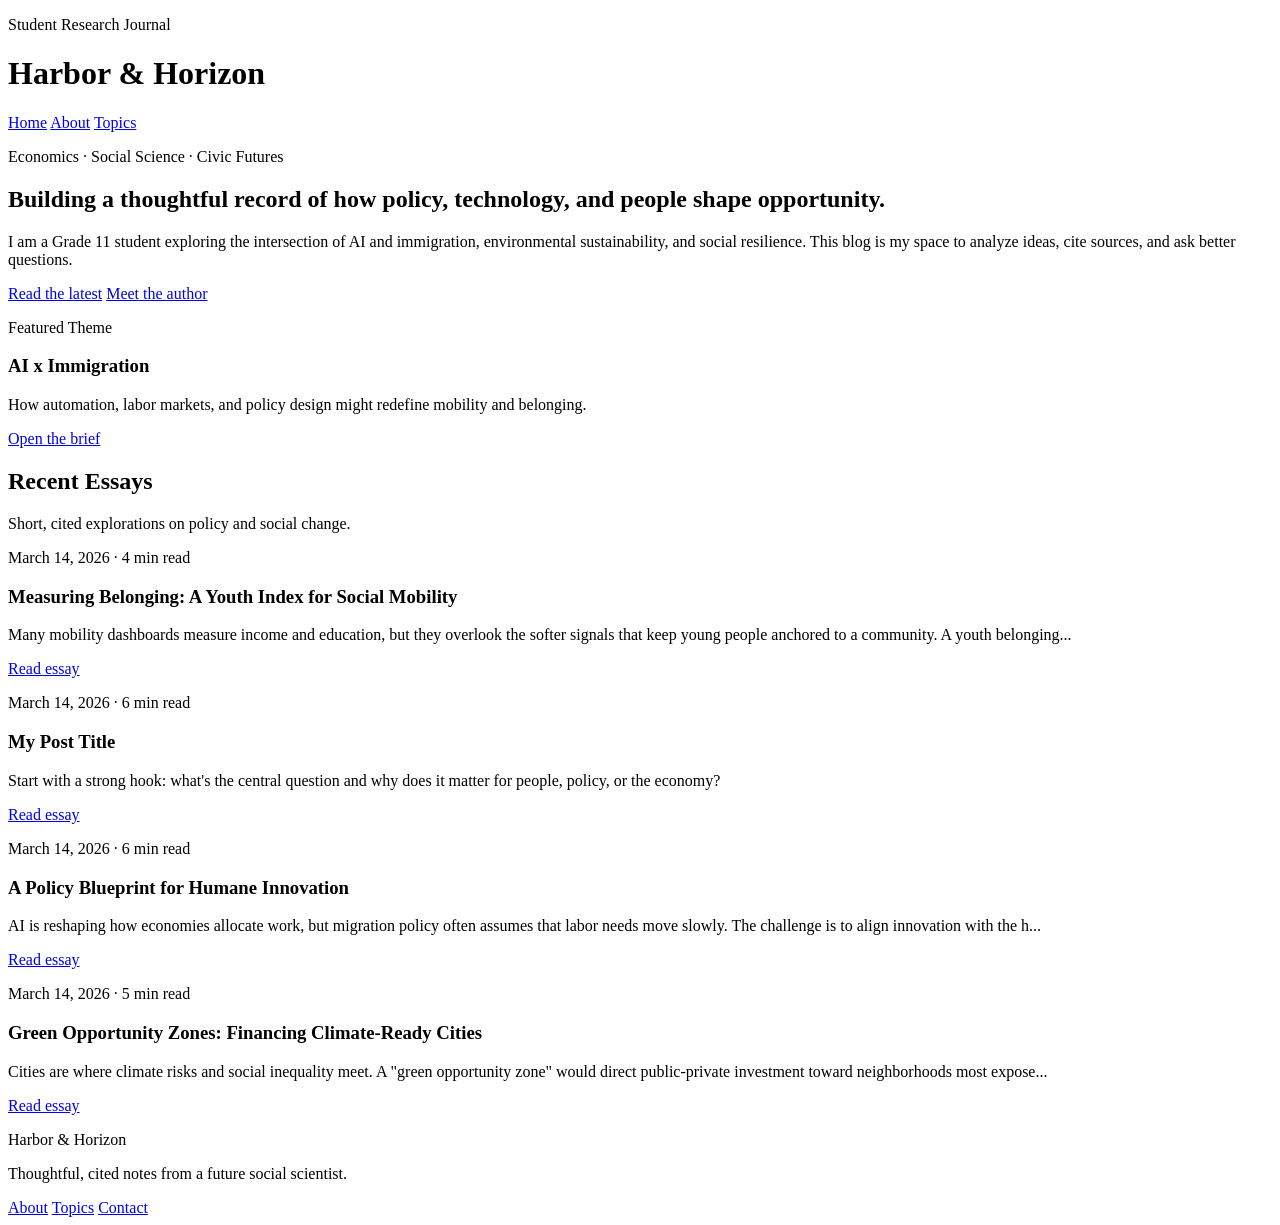
==== index.html @ e8ee431b "Fix CSS paths for GitHub Pages" ====
<!doctype html>
<html lang="en">
  <head>
    <meta charset="utf-8" />
    <meta name="viewport" content="width=device-width, initial-scale=1" />
    <title>Harbor & Horizon | Notes on Economics, Society, and the Future</title>
    <meta
      name="description"
      content="A student-led blog exploring economics, social science, AI x immigration, and environmental sustainability."
    />
    <link rel="stylesheet" href="/blog/styles.css" />
  </head>
  <body>
    <header class="site-header">
      <div class="wrap">
        <div class="brand">
          <span class="crest" aria-hidden="true"></span>
          <div>
            <p class="kicker">Student Research Journal</p>
            <h1 class="site-title">Harbor & Horizon</h1>
          </div>
        </div>
        <nav class="nav">
          <a href="index.html" class="active">Home</a>
          <a href="about.html">About</a>
          <a href="topics.html">Topics</a>
        </nav>
      </div>
    </header>

    <main>
      <section class="hero">
        <div class="wrap">
          <div class="hero-grid">
            <div>
              <p class="eyebrow">Economics &middot; Social Science &middot; Civic Futures</p>
              <h2 class="hero-title">
                Building a thoughtful record of how policy, technology, and people
                shape opportunity.
              </h2>
              <p class="hero-subtitle">
                I am a Grade 11 student exploring the intersection of AI and
                immigration, environmental sustainability, and social resilience.
                This blog is my space to analyze ideas, cite sources, and ask better
                questions.
              </p>
              <div class="hero-actions">
                <a class="button primary" href="posts/ai-immigration.html">Read the latest</a>
                <a class="button ghost" href="about.html">Meet the author</a>
              </div>
            </div>
            <div class="hero-card">
              <p class="card-label">Featured Theme</p>
              <h3>AI x Immigration</h3>
              <p>
                How automation, labor markets, and policy design might redefine
                mobility and belonging.
              </p>
              <a href="posts/ai-immigration.html" class="card-link">Open the brief</a>
            </div>
          </div>
        </div>
      </section>

      <section class="section">
        <div class="wrap">
          <div class="section-header">
            <h2>Recent Essays</h2>
            <p>Short, cited explorations on policy and social change.</p>
          </div>
          <div class="post-grid" id="post-grid">
            <!-- POSTS:START -->
            <article class="post-card">
              <p class="post-meta">March 14, 2026 &middot; 4 min read</p>
              <h3>Measuring Belonging: A Youth Index for Social Mobility</h3>
              <p>
                Many mobility dashboards measure income and education, but they overlook the softer signals that keep young people anchored to a community. A youth belonging...
              </p>
              <a class="card-link" href="posts/measuring-belonging.html">Read essay</a>
            </article>
            <article class="post-card">
              <p class="post-meta">March 14, 2026 &middot; 6 min read</p>
              <h3>My Post Title</h3>
              <p>
                Start with a strong hook: what's the central question and why does it matter for people, policy, or the economy?
              </p>
              <a class="card-link" href="posts/my-post.html">Read essay</a>
            </article>
            <article class="post-card">
              <p class="post-meta">March 14, 2026 &middot; 6 min read</p>
              <h3>A Policy Blueprint for Humane Innovation</h3>
              <p>
                AI is reshaping how economies allocate work, but migration policy often assumes that labor needs move slowly. The challenge is to align innovation with the h...
              </p>
              <a class="card-link" href="posts/ai-immigration.html">Read essay</a>
            </article>
            <article class="post-card">
              <p class="post-meta">March 14, 2026 &middot; 5 min read</p>
              <h3>Green Opportunity Zones: Financing Climate-Ready Cities</h3>
              <p>
                Cities are where climate risks and social inequality meet. A "green opportunity zone" would direct public-private investment toward neighborhoods most expose...
              </p>
              <a class="card-link" href="posts/green-opportunity.html">Read essay</a>
            </article>
            <!-- POSTS:END -->
          </div>
        </div>
      </section>
    </main>

    <footer class="site-footer">
      <div class="wrap">
        <div>
          <p class="footer-title">Harbor & Horizon</p>
          <p class="footer-subtitle">
            Thoughtful, cited notes from a future social scientist.
          </p>
        </div>
        <div class="footer-links">
          <a href="about.html">About</a>
          <a href="topics.html">Topics</a>
          <a href="mailto:hello@example.com">Contact</a>
        </div>
      </div>
    </footer>
  </body>
</html>
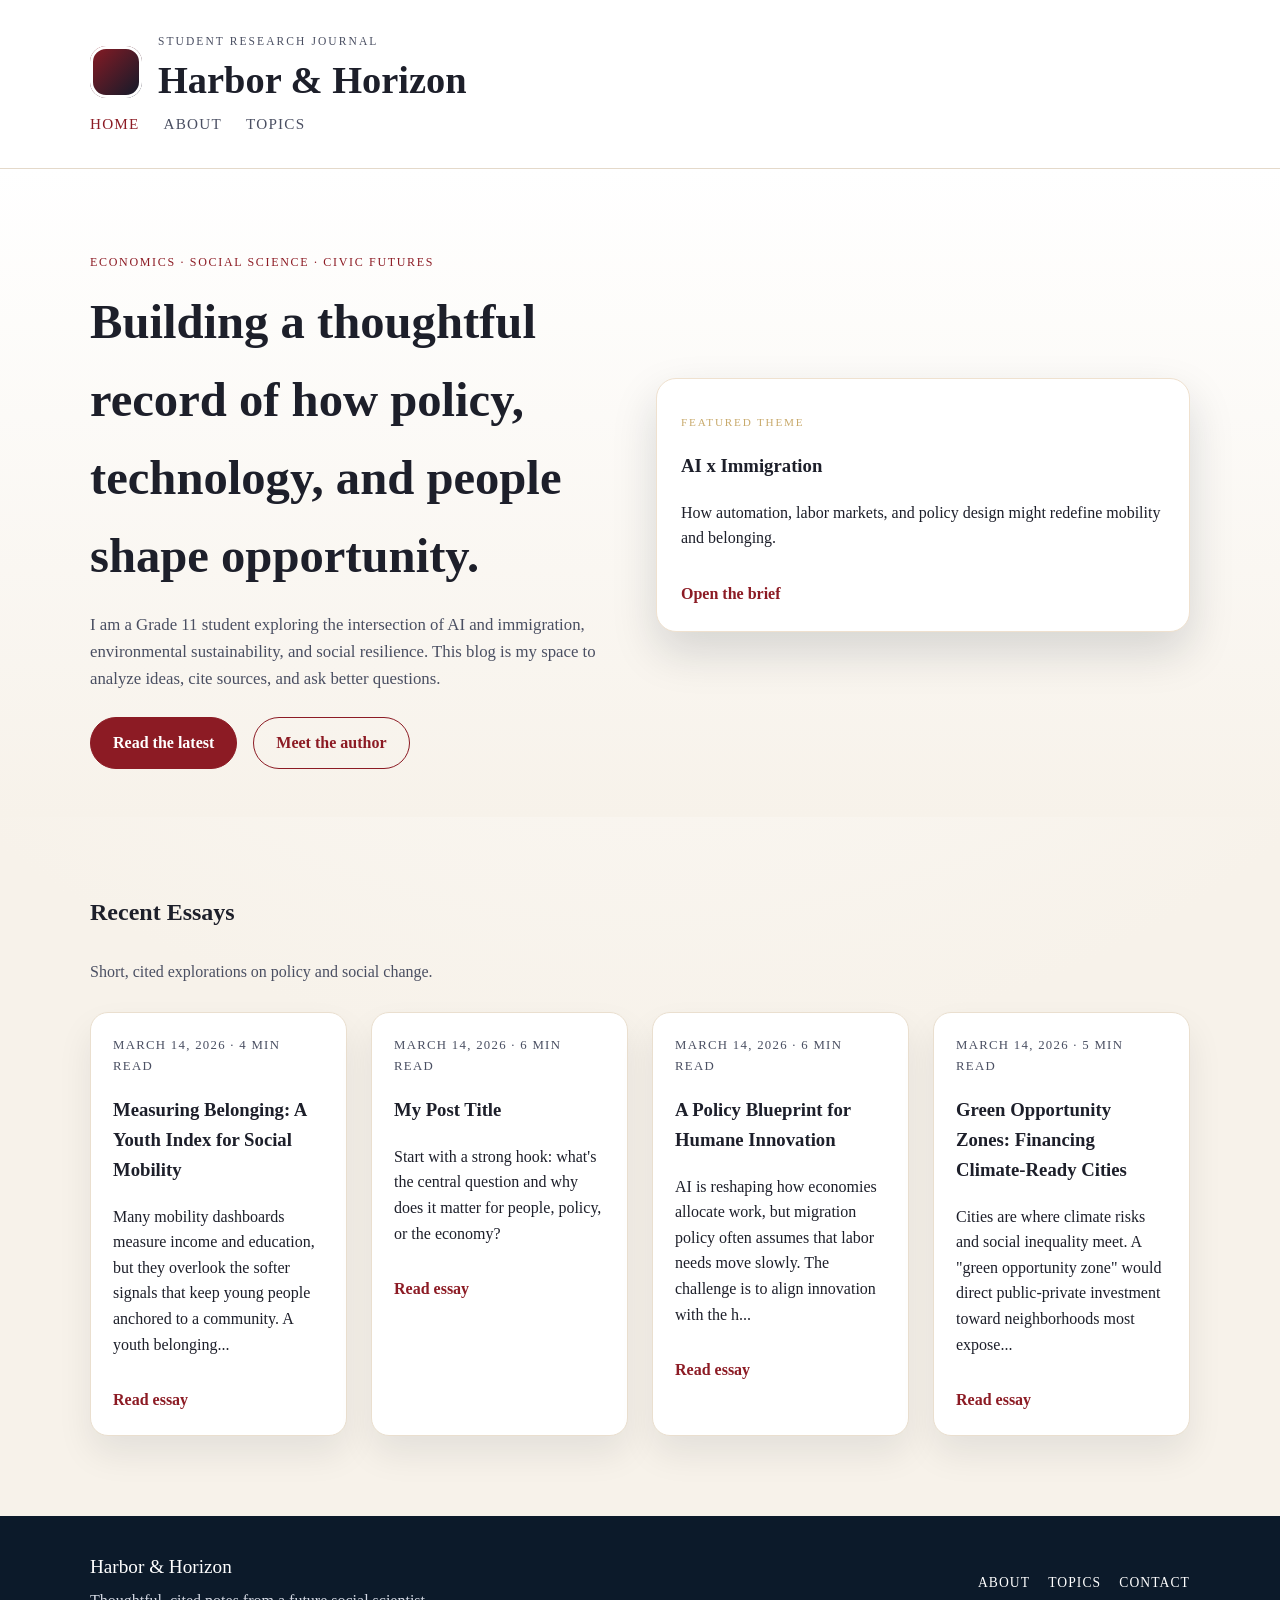
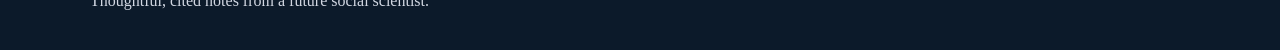
==== commit b5f1c8fb: "Restore relative CSS paths" ====
--- a/index.html
+++ b/index.html
@@ -8,7 +8,7 @@
       name="description"
       content="A student-led blog exploring economics, social science, AI x immigration, and environmental sustainability."
     />
-    <link rel="stylesheet" href="/blog/styles.css" />
+    <link rel="stylesheet" href="styles.css" />
   </head>
   <body>
     <header class="site-header">
@@ -135,3 +135,4 @@
 
 
 
+
--- a/styles.css
+++ b/styles.css
@@ -0,0 +1,305 @@
+@import url("https://fonts.googleapis.com/css2?family=Playfair+Display:wght@600;700&family=Source+Serif+4:wght@400;600;700&display=swap");
+
+:root {
+  --ink: #1d1f2a;
+  --ink-soft: #4a4f62;
+  --crimson: #8c1b24;
+  --navy: #0c1a2a;
+  --parchment: #f7f2ea;
+  --sand: #efe7db;
+  --gold: #c8a96a;
+  --shadow: 0 20px 45px rgba(12, 26, 42, 0.15);
+}
+
+* {
+  box-sizing: border-box;
+}
+
+body {
+  margin: 0;
+  font-family: "Source Serif 4", "Iowan Old Style", "Palatino Linotype", serif;
+  color: var(--ink);
+  background: radial-gradient(circle at top, #ffffff 0%, var(--parchment) 60%);
+  line-height: 1.6;
+}
+
+h1,
+h2,
+h3 {
+  font-family: "Playfair Display", "Georgia", serif;
+}
+
+a {
+  color: inherit;
+  text-decoration: none;
+}
+
+.wrap {
+  width: min(1100px, 92vw);
+  margin: 0 auto;
+}
+
+.site-header {
+  padding: 32px 0;
+  border-bottom: 1px solid #e4d9ca;
+  background: #fff;
+  position: sticky;
+  top: 0;
+  z-index: 20;
+}
+
+.brand {
+  display: flex;
+  gap: 16px;
+  align-items: center;
+}
+
+.crest {
+  width: 52px;
+  height: 52px;
+  border-radius: 16px;
+  background: linear-gradient(135deg, var(--crimson), var(--navy));
+  box-shadow: inset 0 0 0 3px #fff;
+}
+
+.kicker {
+  text-transform: uppercase;
+  letter-spacing: 0.18em;
+  font-size: 0.72rem;
+  color: var(--ink-soft);
+  margin: 0;
+}
+
+.site-title {
+  margin: 0;
+  font-size: clamp(1.8rem, 3vw, 2.6rem);
+}
+
+.nav {
+  display: flex;
+  gap: 24px;
+  font-size: 0.95rem;
+  text-transform: uppercase;
+  letter-spacing: 0.08em;
+}
+
+.nav a {
+  color: var(--ink-soft);
+}
+
+.nav a.active,
+.nav a:hover {
+  color: var(--crimson);
+}
+
+.hero {
+  padding: 72px 0 48px;
+  background: linear-gradient(180deg, #fff, var(--parchment));
+}
+
+.hero-grid {
+  display: grid;
+  grid-template-columns: repeat(auto-fit, minmax(260px, 1fr));
+  gap: 32px;
+  align-items: center;
+}
+
+.eyebrow {
+  text-transform: uppercase;
+  letter-spacing: 0.14em;
+  font-size: 0.75rem;
+  color: var(--crimson);
+}
+
+.hero-title {
+  font-size: clamp(2.2rem, 3.8vw, 3.2rem);
+  margin: 12px 0;
+}
+
+.hero-subtitle {
+  font-size: 1.05rem;
+  color: var(--ink-soft);
+  margin-bottom: 24px;
+}
+
+.hero-actions {
+  display: flex;
+  gap: 16px;
+  flex-wrap: wrap;
+}
+
+.button {
+  padding: 12px 22px;
+  border-radius: 999px;
+  font-weight: 600;
+  border: 1px solid var(--crimson);
+}
+
+.button.primary {
+  background: var(--crimson);
+  color: #fff;
+}
+
+.button.ghost {
+  background: transparent;
+  color: var(--crimson);
+}
+
+.hero-card {
+  background: #fff;
+  padding: 24px;
+  border-radius: 20px;
+  box-shadow: var(--shadow);
+  border: 1px solid #efe1cf;
+}
+
+.card-label {
+  text-transform: uppercase;
+  letter-spacing: 0.16em;
+  font-size: 0.7rem;
+  color: var(--gold);
+}
+
+.section {
+  padding: 56px 0 80px;
+}
+
+.section-header {
+  display: flex;
+  flex-direction: column;
+  gap: 8px;
+  margin-bottom: 28px;
+}
+
+.section-header p {
+  margin: 0;
+  color: var(--ink-soft);
+}
+
+.post-grid {
+  display: grid;
+  grid-template-columns: repeat(auto-fit, minmax(230px, 1fr));
+  gap: 24px;
+}
+
+.post-card {
+  background: #fff;
+  padding: 22px;
+  border-radius: 18px;
+  border: 1px solid #eadfcf;
+  box-shadow: 0 18px 35px rgba(12, 26, 42, 0.08);
+}
+
+.post-meta {
+  font-size: 0.8rem;
+  color: var(--ink-soft);
+  margin: 0 0 10px;
+  text-transform: uppercase;
+  letter-spacing: 0.1em;
+}
+
+.card-link {
+  display: inline-block;
+  margin-top: 14px;
+  font-weight: 600;
+  color: var(--crimson);
+}
+
+.site-footer {
+  background: var(--navy);
+  color: #fff;
+  padding: 36px 0;
+}
+
+.site-footer .wrap {
+  display: flex;
+  justify-content: space-between;
+  gap: 24px;
+  flex-wrap: wrap;
+}
+
+.footer-title {
+  margin: 0;
+  font-size: 1.2rem;
+}
+
+.footer-subtitle {
+  margin: 6px 0 0;
+  color: #d2d7e2;
+}
+
+.footer-links {
+  display: flex;
+  gap: 18px;
+  align-items: center;
+  text-transform: uppercase;
+  letter-spacing: 0.08em;
+  font-size: 0.85rem;
+}
+
+.page-header {
+  padding: 48px 0 24px;
+}
+
+.page-title {
+  font-size: clamp(2rem, 3vw, 2.8rem);
+  margin: 0 0 10px;
+}
+
+.page-subtitle {
+  color: var(--ink-soft);
+  max-width: 700px;
+}
+
+.content {
+  padding: 0 0 80px;
+}
+
+.essay {
+  background: #fff;
+  padding: 40px;
+  border-radius: 24px;
+  border: 1px solid #eadfcf;
+  box-shadow: var(--shadow);
+}
+
+.essay h2 {
+  margin-top: 32px;
+}
+
+.citation-list {
+  border-top: 1px solid #e8ddcc;
+  margin-top: 32px;
+  padding-top: 16px;
+  font-size: 0.95rem;
+  color: var(--ink-soft);
+}
+
+.comment-wrap {
+  margin-top: 36px;
+  padding-top: 24px;
+  border-top: 1px solid #e8ddcc;
+}
+
+.note {
+  background: var(--sand);
+  padding: 14px 16px;
+  border-radius: 12px;
+  font-size: 0.95rem;
+  color: var(--ink-soft);
+}
+
+@media (max-width: 720px) {
+  .site-header {
+    position: static;
+  }
+
+  .nav {
+    flex-wrap: wrap;
+    margin-top: 16px;
+  }
+
+  .essay {
+    padding: 26px;
+  }
+}
